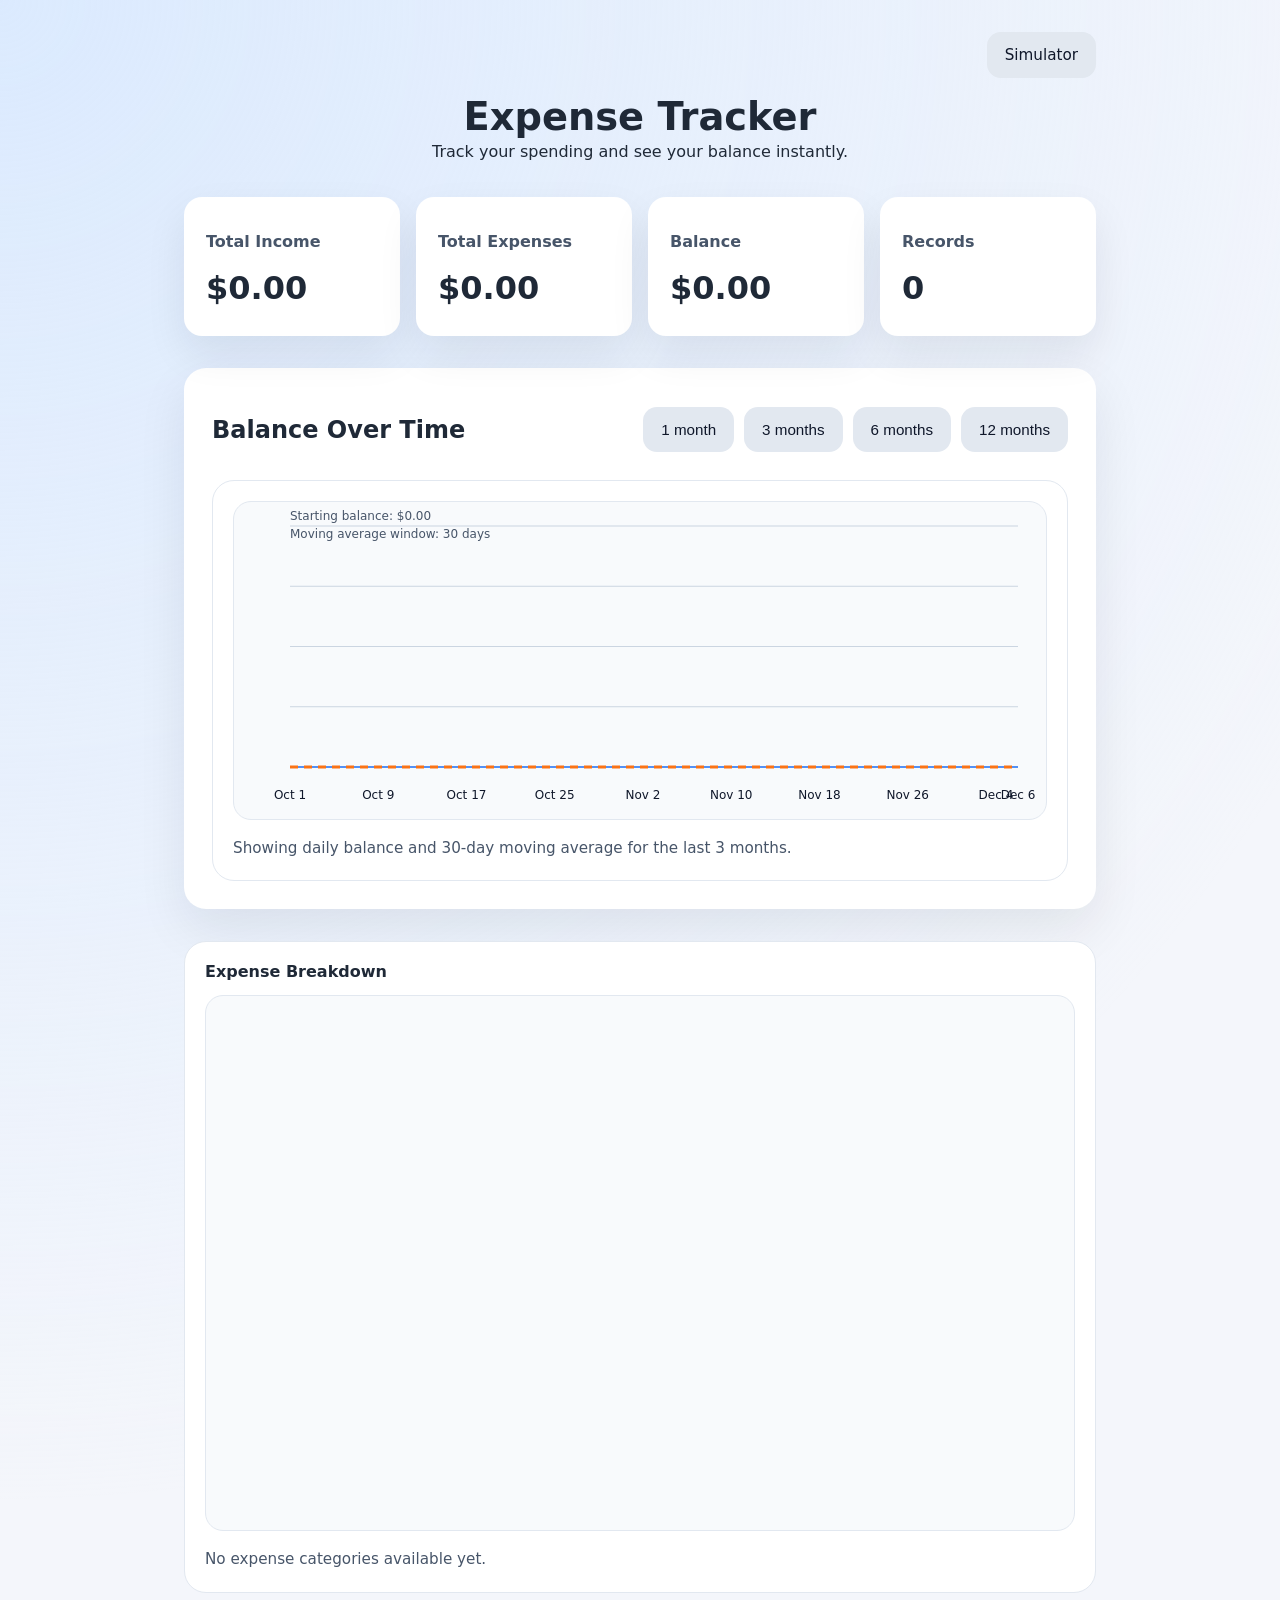
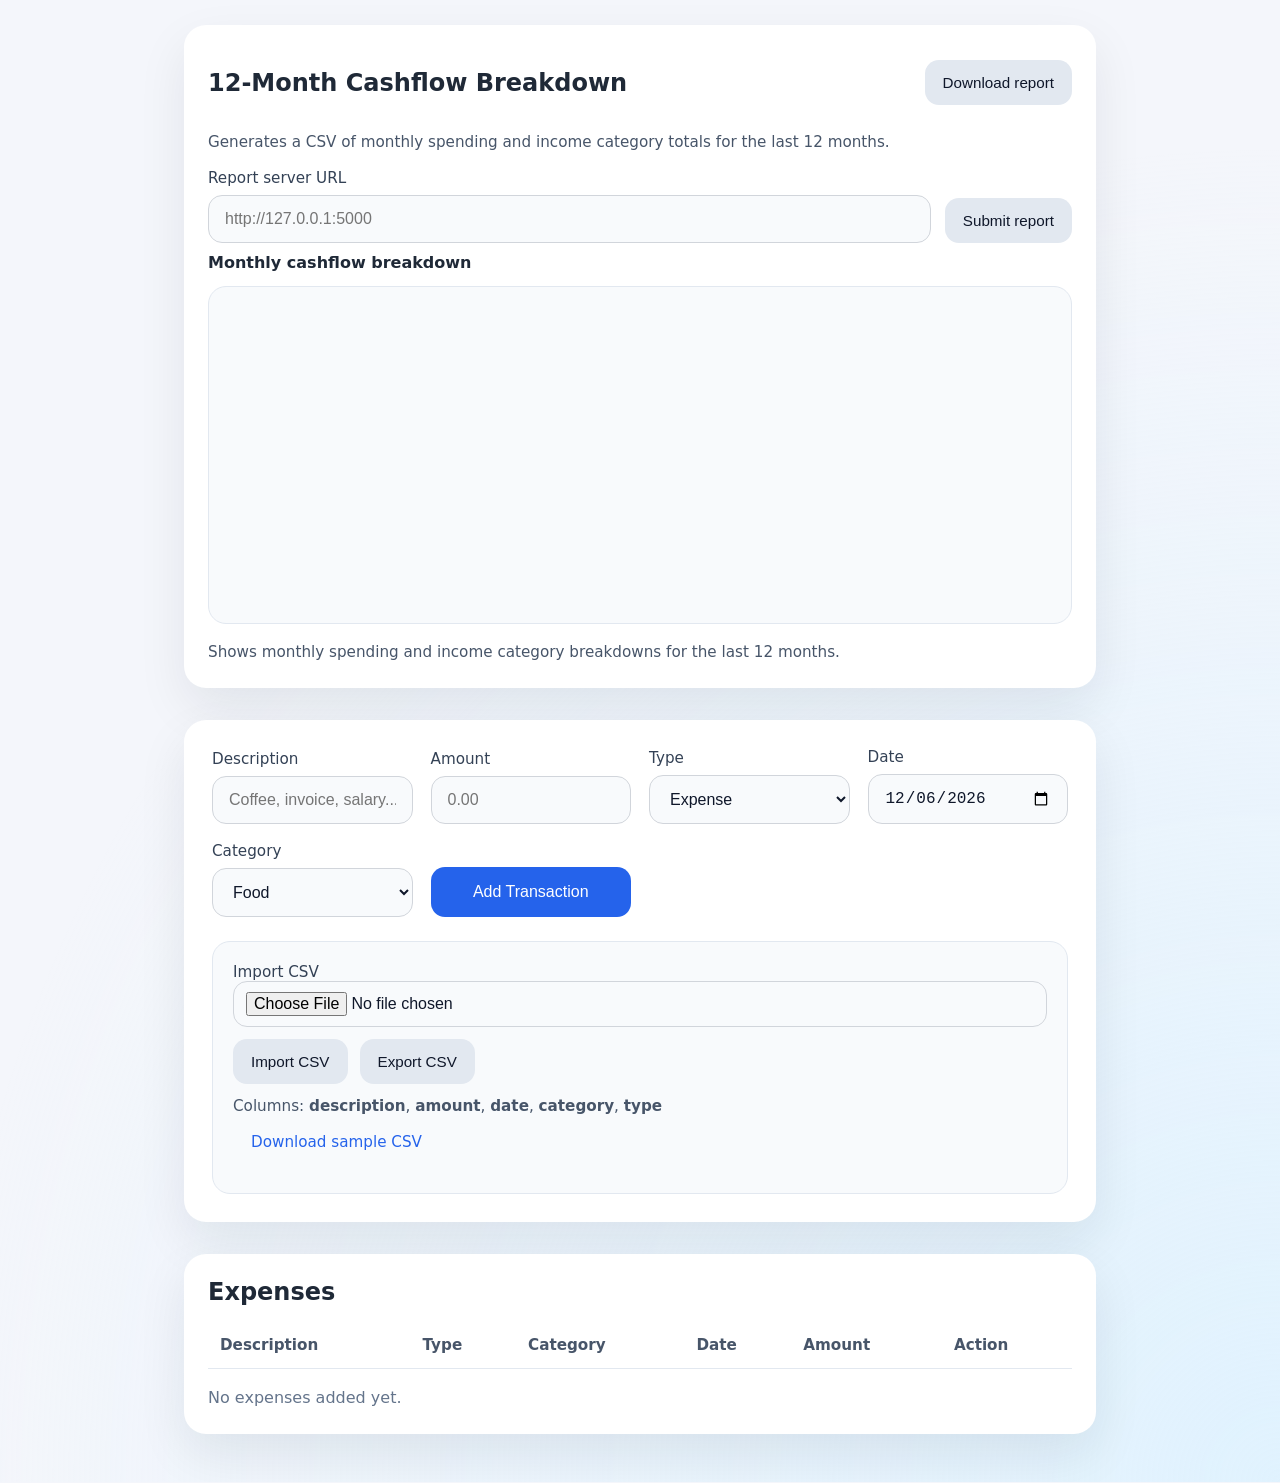
==== index.html @ 126a825c "Add scenario import/export functionality and conditional supplement options in simulator - Introduce" ====
<!DOCTYPE html>
<html lang="en">
<head>
  <meta charset="UTF-8" />
  <meta name="viewport" content="width=device-width, initial-scale=1.0" />
  <title>Simple Expense Tracker</title>
  <link rel="stylesheet" href="styles.css" />
</head>
<body>
  <main class="app-shell">
    <div id="view-tracker">
    <header class="page-header-with-nav">
      <div class="header-top-row">
        <a href="#simulator" class="secondary-btn header-simulator-link">Simulator</a>
      </div>
      <h1>Expense Tracker</h1>
      <p>Track your spending and see your balance instantly.</p>
    </header>

    <section class="summary-cards">
      <article class="card">
        <h2>Total Income</h2>
        <p id="total-income">$0.00</p>
      </article>
      <article class="card">
        <h2>Total Expenses</h2>
        <p id="total-expenses">$0.00</p>
      </article>
      <article class="card">
        <h2>Balance</h2>
        <p id="balance">$0.00</p>
      </article>
      <article class="card">
        <h2>Records</h2>
        <p id="expense-count">0</p>
      </article>
    </section>

    <section class="chart-panel">
      <div class="chart-header">
        <h2>Balance Over Time</h2>
        <div class="chart-controls">
          <button class="secondary-btn timeframe-btn active" data-months="1">1 month</button>
          <button class="secondary-btn timeframe-btn" data-months="3">3 months</button>
          <button class="secondary-btn timeframe-btn" data-months="6">6 months</button>
          <button class="secondary-btn timeframe-btn" data-months="12">12 months</button>
        </div>
      </div>
      <div class="chart-frame balance-chart-frame">
        <canvas id="balance-chart" width="820" height="320"></canvas>
        <p class="chart-message" id="chart-message">Shows the running balance for the selected period.</p>
      </div>
    </section>

    <section class="breakdown-panel">
      <div class="chart-frame pie-chart-frame">
        <h3>Expense Breakdown</h3>
        <canvas id="pie-chart" width="520" height="320"></canvas>
        <p class="chart-message" id="pie-chart-message">Shows spending by category for expenses only.</p>
      </div>
    </section>

    <section class="report-panel">
      <div class="report-header">
        <h2>12-Month Cashflow Breakdown</h2>
        <button id="report-btn" type="button" class="secondary-btn">Download report</button>
      </div>
      <p class="hint">Generates a CSV of monthly spending and income category totals for the last 12 months.</p>
      <div class="report-upload">
        <div class="field-group report-server-field">
          <label for="report-server-url">Report server URL</label>
          <input
            type="url"
            id="report-server-url"
            placeholder="http://127.0.0.1:5000"
            autocomplete="url"
          />
        </div>
        <button id="report-submit-btn" type="button" class="secondary-btn">Submit report</button>
      </div>
      <p class="report-message" id="report-message" aria-live="polite"></p>
      <div class="chart-frame report-chart-frame">
        <h3>Monthly cashflow breakdown</h3>
        <canvas id="report-chart" width="820" height="320"></canvas>
        <p class="chart-message" id="report-chart-message">Shows monthly spending and income category breakdowns for the last 12 months.</p>
      </div>
    </section>

    <section class="entry-panel">
      <form id="expense-form">
        <div class="field-group">
          <label for="description">Description</label>
          <input type="text" id="description" required placeholder="Coffee, invoice, salary..." />
        </div>
        <div class="field-group">
          <label for="amount">Amount</label>
          <input type="number" id="amount" required step="0.01" min="0.01" placeholder="0.00" />
        </div>
        <div class="field-group">
          <label for="type">Type</label>
          <select id="type" required>
            <option value="Expense">Expense</option>
            <option value="Income">Income</option>
          </select>
        </div>
        <div class="field-group">
          <label for="date">Date</label>
          <input type="date" id="date" required />
        </div>
        <div class="field-group">
          <label for="category">Category</label>
          <select id="category" required>
            <option value="Food">Food</option>
            <option value="Transport">Transport</option>
            <option value="Bills">Bills</option>
            <option value="Shopping">Shopping</option>
            <option value="Salary">Salary</option>
            <option value="Supplementary Income">Supplementary Income</option>
            <option value="Other">Other</option>
          </select>
        </div>
        <button type="submit" class="primary-btn">Add Transaction</button>
      </form>
      <div class="import-panel">
        <label for="csv-file">Import CSV</label>
        <div class="import-controls">
          <input type="file" id="csv-file" accept=".csv" />
          <button id="import-btn" type="button" class="secondary-btn">Import CSV</button>
          <button id="export-btn" type="button" class="secondary-btn">Export CSV</button>
        </div>
        <p class="hint">Columns: <strong>description</strong>, <strong>amount</strong>, <strong>date</strong>, <strong>category</strong>, <strong>type</strong></p>
        <a href="sample-expenses.csv" download class="link-btn">Download sample CSV</a>
        <p class="import-message" id="import-message" aria-live="polite"></p>
      </div>
    </section>

    <section class="expenses-list">
      <h2>Expenses</h2>
      <div class="table-responsive">
        <table>
          <thead>
            <tr>
              <th>Description</th>
              <th>Type</th>
              <th>Category</th>
              <th>Date</th>
              <th>Amount</th>
              <th>Action</th>
            </tr>
          </thead>
          <tbody id="expense-body"></tbody>
        </table>
      </div>
      <p class="empty-message" id="empty-message">No expenses added yet.</p>
    </section>
    </div>

    <div id="view-simulator" hidden>
    <header class="page-header-with-nav">
      <div class="header-top-row">
        <a href="#" class="secondary-btn header-back-link">Back to tracker</a>
      </div>
      <h1>Balance simulator</h1>
      <p class="header-subtitle">
        Projects end-of-month balance using your <strong>average monthly net cashflow</strong> from the last ~12 months of
        transactions. Hypothetical controls adjust that average; this is not financial advice.
      </p>
    </header>

    <section class="simulator-controls card">
      <h2 class="simulator-section-title">Scenario</h2>

      <div class="simulator-presets">
        <span class="presets-label">Quick presets</span>
        <button type="button" class="secondary-btn" id="preset-job-loss">Job loss (no salary)</button>
        <button type="button" class="secondary-btn" id="preset-supplement">+$100 / week income</button>
        <button type="button" class="secondary-btn" id="preset-reset">Reset adjustments</button>
        <button type="button" class="secondary-btn" id="simulator-scenario-export">Export scenario</button>
        <button type="button" class="secondary-btn" id="simulator-scenario-import-btn">Import scenario</button>
        <input type="file" id="simulator-scenario-import" accept=".json,application/json" hidden />
      </div>

      <div class="simulator-grid">
        <div class="field-group">
          <label for="horizon">Projection length</label>
          <select id="horizon">
            <option value="12" selected>12 months</option>
            <option value="24">24 months</option>
            <option value="36">36 months</option>
          </select>
        </div>

        <div class="field-group checkbox-field">
          <label class="checkbox-label">
            <input type="checkbox" id="exclude-salary" />
            Exclude salary (Salary category income)
          </label>
        </div>

        <div class="field-group checkbox-field">
          <label class="checkbox-label">
            <input type="checkbox" id="exclude-food" />
            Exclude food spending (Food category)
          </label>
        </div>

        <div class="field-group">
          <label for="supplement-weekly">Supplemental income ($ / week)</label>
          <input type="number" id="supplement-weekly" min="0" step="0.01" value="0" />
        </div>

        <div class="field-group checkbox-field simulator-conditional-row">
          <label class="checkbox-label">
            <input type="checkbox" id="supplement-conditional" />
            Apply supplement only when a condition below is met (OR)
          </label>
        </div>

        <div class="field-group simulator-conditional-fields simulator-conditional-row" id="supplement-conditional-fields" hidden>
          <p class="simulator-conditional-hint">
            Burn uses your stressed average monthly net (same scenario, no supplement). The date rule uses a projection
            without supplement from each month-start balance.
          </p>
          <div class="simulator-grid simulator-conditional-grid">
            <div class="field-group">
              <label for="supplement-if-savings-below">If savings below ($)</label>
              <input type="number" id="supplement-if-savings-below" min="0" step="0.01" placeholder="Optional" />
            </div>
            <div class="field-group">
              <label for="supplement-if-burn-above">If monthly burn above ($)</label>
              <input type="number" id="supplement-if-burn-above" min="0" step="0.01" placeholder="Optional" />
            </div>
            <div class="field-group">
              <label for="supplement-if-deplete-before">If projected $0 before</label>
              <input type="date" id="supplement-if-deplete-before" />
            </div>
          </div>
        </div>

        <div class="field-group">
          <label for="cut-category">Reduce spending (category)</label>
          <select id="cut-category">
            <option value="">— None —</option>
          </select>
        </div>

        <div class="field-group">
          <label for="cut-percent">Reduce by (%)</label>
          <input type="number" id="cut-percent" min="0" max="100" step="1" value="0" />
        </div>
      </div>
    </section>

    <section class="chart-panel simulator-chart-panel">
      <div class="chart-header">
        <h2>Projected balance</h2>
        <div class="simulator-legend" id="simulator-legend" aria-hidden="true">
          <span class="legend-item legend-baseline"><span class="legend-swatch"></span> Baseline</span>
          <span class="legend-item legend-scenario"><span class="legend-swatch"></span> Scenario</span>
        </div>
      </div>
      <div class="chart-frame balance-chart-frame simulator-chart-frame">
        <canvas id="simulator-chart" width="820" height="320"></canvas>
        <p class="chart-message" id="simulator-chart-message"></p>
      </div>
    </section>

    <section class="simulator-summary card" id="simulator-summary" hidden>
      <h2 class="simulator-section-title">Summary</h2>
      <ul class="simulator-summary-list" id="simulator-summary-list"></ul>
    </section>
    </div>
  </main>

  <script src="projection.js"></script>
  <script src="script.js"></script>
  <script src="simulator.js"></script>
</body>
</html>
---- styles.css ----
:root {
  color-scheme: light;
  font-family: Inter, system-ui, -apple-system, BlinkMacSystemFont, "Segoe UI", sans-serif;
  background: #f4f6fb;
  color: #1f2937;
}

* {
  box-sizing: border-box;
}

body {
  margin: 0;
  min-height: 100vh;
  background: radial-gradient(circle at top left, #dbeafe 0%, transparent 45%),
    radial-gradient(circle at bottom right, #e0f2fe 0%, transparent 40%),
    #f4f6fb;
}

.app-shell {
  max-width: 960px;
  margin: 0 auto;
  padding: 32px 24px 48px;
}

header {
  text-align: center;
  margin-bottom: 32px;
}

.header-top-row {
  display: flex;
  justify-content: flex-end;
  margin-bottom: 16px;
}

.header-back-link,
.header-simulator-link {
  text-decoration: none;
}

.simulator-controls {
  margin-bottom: 32px;
}

.card h2.simulator-section-title {
  margin: 0 0 16px;
  font-size: 1.05rem;
  color: #475569;
  font-weight: 600;
}

.simulator-presets {
  display: flex;
  flex-wrap: wrap;
  align-items: center;
  gap: 10px;
  margin-bottom: 20px;
  padding-bottom: 20px;
  border-bottom: 1px solid #e2e8f0;
}

.presets-label {
  font-size: 0.9rem;
  color: #64748b;
  margin-right: 4px;
}

.simulator-grid {
  display: grid;
  grid-template-columns: repeat(auto-fit, minmax(200px, 1fr));
  gap: 18px;
  align-items: end;
}

/* Beat .card p (large stat text) — higher specificity than .card p alone */
.card .simulator-conditional-hint {
  font-size: 0.85rem;
  font-weight: 400;
  color: #64748b;
  line-height: 1.45;
  margin: 0 0 12px;
  grid-column: 1 / -1;
}

.simulator-conditional-grid {
  grid-column: 1 / -1;
}

.simulator-conditional-row {
  grid-column: 1 / -1;
}

.checkbox-field {
  align-self: center;
}

.checkbox-label {
  display: flex;
  align-items: center;
  gap: 10px;
  cursor: pointer;
  font-size: 0.95rem;
  color: #334155;
  margin: 0;
}

.checkbox-label input[type='checkbox'] {
  width: auto;
  margin: 0;
}

.simulator-chart-panel .chart-header {
  align-items: flex-start;
}

.simulator-legend {
  display: flex;
  flex-wrap: wrap;
  gap: 16px;
  font-size: 0.9rem;
  color: #475569;
}

.legend-item {
  display: inline-flex;
  align-items: center;
  gap: 8px;
}

.legend-swatch {
  display: inline-block;
  width: 14px;
  height: 4px;
  border-radius: 2px;
}

.legend-baseline .legend-swatch {
  background: #64748b;
}

.legend-scenario .legend-swatch {
  background: #2563eb;
}

.simulator-summary-list {
  list-style: none;
  margin: 0;
  padding: 0;
  display: flex;
  flex-direction: column;
  gap: 10px;
}

.simulator-summary-list li {
  display: flex;
  justify-content: space-between;
  align-items: baseline;
  gap: 16px;
  flex-wrap: wrap;
  font-size: 1rem;
}

.summary-key {
  color: #64748b;
}

.summary-val {
  font-weight: 700;
  color: #0f172a;
  font-variant-numeric: tabular-nums;
}

h1 {
  margin: 0;
  font-size: clamp(2rem, 3vw, 3rem);
}

p {
  margin: 0;
  line-height: 1.6;
}

.summary-cards {
  display: grid;
  grid-template-columns: repeat(auto-fit, minmax(180px, 1fr));
  gap: 16px;
  margin-bottom: 32px;
}

.card {
  background: #ffffff;
  border-radius: 18px;
  padding: 22px;
  box-shadow: 0 18px 40px rgba(15, 23, 42, 0.08);
}

.card h2 {
  margin-bottom: 12px;
  font-size: 1rem;
  color: #475569;
}

.card p {
  font-size: 2rem;
  font-weight: 700;
}

.entry-panel {
  background: #ffffff;
  border-radius: 22px;
  padding: 28px;
  box-shadow: 0 20px 50px rgba(15, 23, 42, 0.08);
  margin-bottom: 32px;
}

#expense-form {
  display: grid;
  grid-template-columns: repeat(auto-fit, minmax(180px, 1fr));
  gap: 18px;
  align-items: end;
}

.field-group {
  display: flex;
  flex-direction: column;
  gap: 8px;
}

label {
  font-size: 0.95rem;
  color: #334155;
}

input,
select {
  width: 100%;
  padding: 14px 16px;
  border: 1px solid #d1d5db;
  border-radius: 14px;
  background: #f8fafc;
  font-size: 1rem;
  color: #0f172a;
}

input[type="file"] {
  padding: 10px 12px;
}

input:focus,
select:focus {
  outline: none;
  border-color: #2563eb;
  box-shadow: 0 0 0 4px rgba(59, 130, 246, 0.12);
}

.primary-btn {
  padding: 16px 20px;
  border: none;
  border-radius: 14px;
  background: #2563eb;
  color: white;
  font-size: 1rem;
  cursor: pointer;
  transition: transform 0.2s ease, background 0.2s ease;
}

.primary-btn:hover {
  background: #1d4ed8;
  transform: translateY(-1px);
}

.expenses-list {
  background: #ffffff;
  border-radius: 22px;
  padding: 24px;
  box-shadow: 0 20px 50px rgba(15, 23, 42, 0.08);
}

.expenses-list h2 {
  margin-top: 0;
  margin-bottom: 16px;
}

.table-responsive {
  overflow-x: auto;
}

table {
  width: 100%;
  border-collapse: collapse;
  min-width: 640px;
}

th,
td {
  padding: 14px 12px;
  text-align: left;
}

th {
  font-size: 0.95rem;
  color: #475569;
  border-bottom: 1px solid #e2e8f0;
}

tbody tr {
  border-bottom: 1px solid #e2e8f0;
}

td {
  font-size: 0.95rem;
  color: #1f2937;
}

button.delete-btn {
  border: none;
  background: #f8d7da;
  color: #991b1b;
  padding: 10px 16px;
  border-radius: 12px;
  cursor: pointer;
}

button.delete-btn:hover {
  background: #fca5a5;
}

.amount-income {
  color: #0f9d58;
  font-weight: 700;
}

.amount-expense {
  color: #dc2626;
  font-weight: 700;
}

.import-panel {
  margin-top: 24px;
  padding: 20px;
  border-radius: 18px;
  background: #f8fafc;
  border: 1px solid #e2e8f0;
}

.import-controls {
  display: flex;
  flex-wrap: wrap;
  gap: 12px;
  align-items: center;
  margin-bottom: 10px;
}

.secondary-btn,
.link-btn {
  display: inline-flex;
  align-items: center;
  justify-content: center;
  border-radius: 14px;
  padding: 14px 18px;
  font-size: 0.95rem;
  cursor: pointer;
  text-decoration: none;
}

.secondary-btn {
  background: #e2e8f0;
  color: #0f172a;
  border: none;
}

.secondary-btn:hover {
  background: #cbd5e1;
}

.link-btn {
  background: transparent;
  color: #2563eb;
}

.link-btn:hover {
  text-decoration: underline;
}

.hint,
.import-message {
  margin: 0;
  color: #475569;
  font-size: 0.95rem;
}

.import-message {
  margin-top: 8px;
}

.report-panel {
  background: #ffffff;
  border-radius: 22px;
  padding: 24px;
  box-shadow: 0 20px 50px rgba(15, 23, 42, 0.08);
  margin-bottom: 32px;
}

.report-header {
  display: flex;
  justify-content: space-between;
  align-items: center;
  gap: 16px;
  flex-wrap: wrap;
  margin-bottom: 14px;
}

.report-upload {
  display: flex;
  flex-wrap: wrap;
  gap: 14px;
  align-items: flex-end;
  margin-top: 14px;
}

.report-server-field {
  flex: 1;
  min-width: 220px;
}

.report-message {
  margin-top: 10px;
  color: #475569;
  font-size: 0.95rem;
}

.chart-panel {
  background: #ffffff;
  border-radius: 22px;
  padding: 28px;
  box-shadow: 0 20px 50px rgba(15, 23, 42, 0.08);
  margin-bottom: 32px;
}

.chart-header {
  display: flex;
  align-items: center;
  justify-content: space-between;
  flex-wrap: wrap;
  gap: 16px;
  margin-bottom: 16px;
}

.chart-controls {
  display: flex;
  flex-wrap: wrap;
  gap: 10px;
}

.chart-grid {
  display: grid;
  grid-template-columns: 1fr 1fr;
  gap: 24px;
}

.breakdown-panel {
  margin-bottom: 32px;
}

.chart-frame {
  position: relative;
}

.balance-chart-frame,
.pie-chart-frame {
  background: #ffffff;
  border-radius: 22px;
  padding: 20px;
  border: 1px solid #e2e8f0;
}

.pie-chart-frame h3,
.report-chart-frame h3 {
  margin-top: 0;
  margin-bottom: 14px;
  font-size: 1rem;
  color: #1f2937;
}

#balance-chart,
#pie-chart,
#report-chart,
#simulator-chart {
  width: 100%;
  max-width: 100%;
  border-radius: 18px;
  background: #f8fafc;
  border: 1px solid #e2e8f0;
}

.chart-message {
  margin-top: 12px;
  color: #475569;
  font-size: 0.95rem;
}

@media (max-width: 900px) {
  .chart-grid {
    grid-template-columns: 1fr;
  }
}

.empty-message {
  margin-top: 16px;
  color: #64748b;
}

@media (max-width: 720px) {
  #expense-form {
    grid-template-columns: 1fr;
  }
}
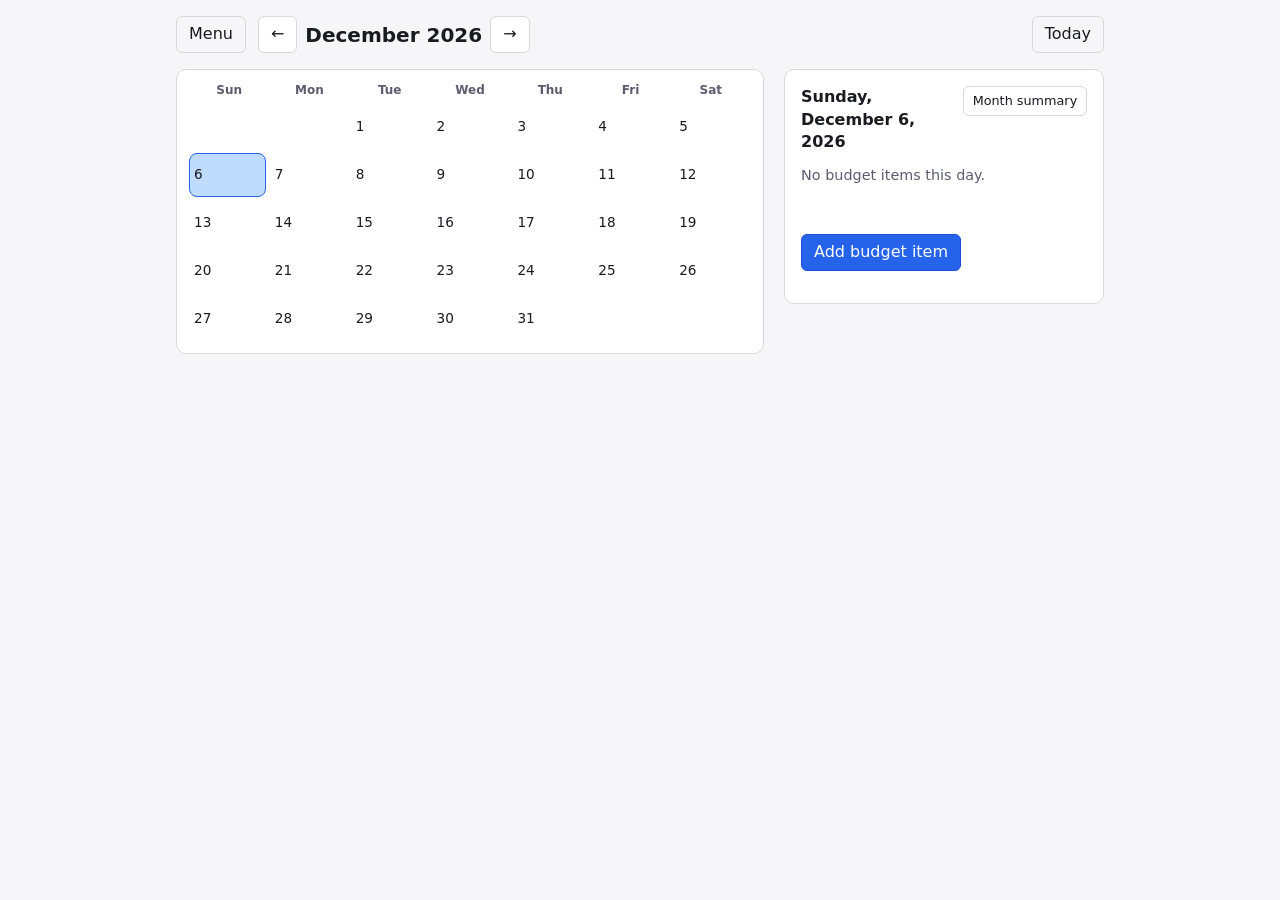
==== commit 875dc9b4: "new calendrical budgeter host as github page" ====
--- a/index.html
+++ b/index.html
@@ -1,279 +1,149 @@
 <!DOCTYPE html>
 <html lang="en">
-<head>
-  <meta charset="UTF-8" />
-  <meta name="viewport" content="width=device-width, initial-scale=1.0" />
-  <title>Simple Expense Tracker</title>
-  <link rel="stylesheet" href="styles.css" />
-</head>
-<body>
-  <main class="app-shell">
-    <div id="view-tracker">
-    <header class="page-header-with-nav">
-      <div class="header-top-row">
-        <a href="#simulator" class="secondary-btn header-simulator-link">Simulator</a>
-      </div>
-      <h1>Expense Tracker</h1>
-      <p>Track your spending and see your balance instantly.</p>
-    </header>
-
-    <section class="summary-cards">
-      <article class="card">
-        <h2>Total Income</h2>
-        <p id="total-income">$0.00</p>
-      </article>
-      <article class="card">
-        <h2>Total Expenses</h2>
-        <p id="total-expenses">$0.00</p>
-      </article>
-      <article class="card">
-        <h2>Balance</h2>
-        <p id="balance">$0.00</p>
-      </article>
-      <article class="card">
-        <h2>Records</h2>
-        <p id="expense-count">0</p>
-      </article>
-    </section>
-
-    <section class="chart-panel">
-      <div class="chart-header">
-        <h2>Balance Over Time</h2>
-        <div class="chart-controls">
-          <button class="secondary-btn timeframe-btn active" data-months="1">1 month</button>
-          <button class="secondary-btn timeframe-btn" data-months="3">3 months</button>
-          <button class="secondary-btn timeframe-btn" data-months="6">6 months</button>
-          <button class="secondary-btn timeframe-btn" data-months="12">12 months</button>
-        </div>
-      </div>
-      <div class="chart-frame balance-chart-frame">
-        <canvas id="balance-chart" width="820" height="320"></canvas>
-        <p class="chart-message" id="chart-message">Shows the running balance for the selected period.</p>
-      </div>
-    </section>
-
-    <section class="breakdown-panel">
-      <div class="chart-frame pie-chart-frame">
-        <h3>Expense Breakdown</h3>
-        <canvas id="pie-chart" width="520" height="320"></canvas>
-        <p class="chart-message" id="pie-chart-message">Shows spending by category for expenses only.</p>
-      </div>
-    </section>
-
-    <section class="report-panel">
-      <div class="report-header">
-        <h2>12-Month Cashflow Breakdown</h2>
-        <button id="report-btn" type="button" class="secondary-btn">Download report</button>
-      </div>
-      <p class="hint">Generates a CSV of monthly spending and income category totals for the last 12 months.</p>
-      <div class="report-upload">
-        <div class="field-group report-server-field">
-          <label for="report-server-url">Report server URL</label>
-          <input
-            type="url"
-            id="report-server-url"
-            placeholder="http://127.0.0.1:5000"
-            autocomplete="url"
-          />
-        </div>
-        <button id="report-submit-btn" type="button" class="secondary-btn">Submit report</button>
-      </div>
-      <p class="report-message" id="report-message" aria-live="polite"></p>
-      <div class="chart-frame report-chart-frame">
-        <h3>Monthly cashflow breakdown</h3>
-        <canvas id="report-chart" width="820" height="320"></canvas>
-        <p class="chart-message" id="report-chart-message">Shows monthly spending and income category breakdowns for the last 12 months.</p>
-      </div>
-    </section>
-
-    <section class="entry-panel">
-      <form id="expense-form">
-        <div class="field-group">
-          <label for="description">Description</label>
-          <input type="text" id="description" required placeholder="Coffee, invoice, salary..." />
-        </div>
-        <div class="field-group">
-          <label for="amount">Amount</label>
-          <input type="number" id="amount" required step="0.01" min="0.01" placeholder="0.00" />
-        </div>
-        <div class="field-group">
-          <label for="type">Type</label>
-          <select id="type" required>
-            <option value="Expense">Expense</option>
-            <option value="Income">Income</option>
-          </select>
-        </div>
-        <div class="field-group">
-          <label for="date">Date</label>
-          <input type="date" id="date" required />
-        </div>
-        <div class="field-group">
-          <label for="category">Category</label>
-          <select id="category" required>
-            <option value="Food">Food</option>
-            <option value="Transport">Transport</option>
-            <option value="Bills">Bills</option>
-            <option value="Shopping">Shopping</option>
-            <option value="Salary">Salary</option>
-            <option value="Supplementary Income">Supplementary Income</option>
-            <option value="Other">Other</option>
-          </select>
-        </div>
-        <button type="submit" class="primary-btn">Add Transaction</button>
-      </form>
-      <div class="import-panel">
-        <label for="csv-file">Import CSV</label>
-        <div class="import-controls">
-          <input type="file" id="csv-file" accept=".csv" />
-          <button id="import-btn" type="button" class="secondary-btn">Import CSV</button>
-          <button id="export-btn" type="button" class="secondary-btn">Export CSV</button>
-        </div>
-        <p class="hint">Columns: <strong>description</strong>, <strong>amount</strong>, <strong>date</strong>, <strong>category</strong>, <strong>type</strong></p>
-        <a href="sample-expenses.csv" download class="link-btn">Download sample CSV</a>
-        <p class="import-message" id="import-message" aria-live="polite"></p>
-      </div>
-    </section>
-
-    <section class="expenses-list">
-      <h2>Expenses</h2>
-      <div class="table-responsive">
-        <table>
-          <thead>
-            <tr>
-              <th>Description</th>
-              <th>Type</th>
-              <th>Category</th>
-              <th>Date</th>
-              <th>Amount</th>
-              <th>Action</th>
-            </tr>
-          </thead>
-          <tbody id="expense-body"></tbody>
-        </table>
-      </div>
-      <p class="empty-message" id="empty-message">No expenses added yet.</p>
-    </section>
-    </div>
-
-    <div id="view-simulator" hidden>
-    <header class="page-header-with-nav">
-      <div class="header-top-row">
-        <a href="#" class="secondary-btn header-back-link">Back to tracker</a>
-      </div>
-      <h1>Balance simulator</h1>
-      <p class="header-subtitle">
-        Projects end-of-month balance using your <strong>average monthly net cashflow</strong> from the last ~12 months of
-        transactions. Hypothetical controls adjust that average; this is not financial advice.
-      </p>
-    </header>
-
-    <section class="simulator-controls card">
-      <h2 class="simulator-section-title">Scenario</h2>
-
-      <div class="simulator-presets">
-        <span class="presets-label">Quick presets</span>
-        <button type="button" class="secondary-btn" id="preset-job-loss">Job loss (no salary)</button>
-        <button type="button" class="secondary-btn" id="preset-supplement">+$100 / week income</button>
-        <button type="button" class="secondary-btn" id="preset-reset">Reset adjustments</button>
-        <button type="button" class="secondary-btn" id="simulator-scenario-export">Export scenario</button>
-        <button type="button" class="secondary-btn" id="simulator-scenario-import-btn">Import scenario</button>
-        <input type="file" id="simulator-scenario-import" accept=".json,application/json" hidden />
-      </div>
-
-      <div class="simulator-grid">
-        <div class="field-group">
-          <label for="horizon">Projection length</label>
-          <select id="horizon">
-            <option value="12" selected>12 months</option>
-            <option value="24">24 months</option>
-            <option value="36">36 months</option>
-          </select>
-        </div>
-
-        <div class="field-group checkbox-field">
-          <label class="checkbox-label">
-            <input type="checkbox" id="exclude-salary" />
-            Exclude salary (Salary category income)
-          </label>
-        </div>
-
-        <div class="field-group checkbox-field">
-          <label class="checkbox-label">
-            <input type="checkbox" id="exclude-food" />
-            Exclude food spending (Food category)
-          </label>
-        </div>
-
-        <div class="field-group">
-          <label for="supplement-weekly">Supplemental income ($ / week)</label>
-          <input type="number" id="supplement-weekly" min="0" step="0.01" value="0" />
-        </div>
-
-        <div class="field-group checkbox-field simulator-conditional-row">
-          <label class="checkbox-label">
-            <input type="checkbox" id="supplement-conditional" />
-            Apply supplement only when a condition below is met (OR)
-          </label>
-        </div>
-
-        <div class="field-group simulator-conditional-fields simulator-conditional-row" id="supplement-conditional-fields" hidden>
-          <p class="simulator-conditional-hint">
-            Burn uses your stressed average monthly net (same scenario, no supplement). The date rule uses a projection
-            without supplement from each month-start balance.
-          </p>
-          <div class="simulator-grid simulator-conditional-grid">
-            <div class="field-group">
-              <label for="supplement-if-savings-below">If savings below ($)</label>
-              <input type="number" id="supplement-if-savings-below" min="0" step="0.01" placeholder="Optional" />
-            </div>
-            <div class="field-group">
-              <label for="supplement-if-burn-above">If monthly burn above ($)</label>
-              <input type="number" id="supplement-if-burn-above" min="0" step="0.01" placeholder="Optional" />
-            </div>
-            <div class="field-group">
-              <label for="supplement-if-deplete-before">If projected $0 before</label>
-              <input type="date" id="supplement-if-deplete-before" />
-            </div>
+  <head>
+    <meta charset="UTF-8" />
+    <meta name="viewport" content="width=device-width, initial-scale=1" />
+    <title>Budget calendar</title>
+    <link rel="stylesheet" href="styles.css" />
+  </head>
+  <body>
+    <div class="app">
+      <header class="toolbar">
+        <div class="menu-wrap toolbar-menu">
+          <button
+            type="button"
+            class="btn btn-secondary"
+            id="btn-menu"
+            aria-expanded="false"
+            aria-controls="app-menu"
+            aria-haspopup="true"
+          >
+            Menu
+          </button>
+          <div id="app-menu" class="app-menu" role="menu" hidden>
+            <button type="button" class="app-menu-item" role="menuitem" id="btn-export-csv">
+              Export CSV
+            </button>
+            <button type="button" class="app-menu-item" role="menuitem" id="btn-import-csv">
+              Import CSV
+            </button>
           </div>
         </div>
+        <div class="toolbar-month">
+          <button type="button" class="btn" id="btn-prev" aria-label="Previous month">
+            &larr;
+          </button>
+          <h1 class="month-title" id="month-title"></h1>
+          <button type="button" class="btn" id="btn-next" aria-label="Next month">
+            &rarr;
+          </button>
+        </div>
+        <div class="toolbar-actions">
+          <button type="button" class="btn btn-secondary" id="btn-today">Today</button>
+          <input type="file" id="file-import-csv" accept=".csv,text/csv" hidden />
+        </div>
+      </header>
 
-        <div class="field-group">
-          <label for="cut-category">Reduce spending (category)</label>
-          <select id="cut-category">
-            <option value="">— None —</option>
-          </select>
-        </div>
+      <main class="main">
+        <section class="calendar-section" aria-labelledby="month-title">
+          <div class="weekday-row" role="row">
+            <span class="weekday">Sun</span>
+            <span class="weekday">Mon</span>
+            <span class="weekday">Tue</span>
+            <span class="weekday">Wed</span>
+            <span class="weekday">Thu</span>
+            <span class="weekday">Fri</span>
+            <span class="weekday">Sat</span>
+          </div>
+          <div class="grid" id="calendar-grid" role="grid" aria-label="Month view"></div>
+        </section>
 
-        <div class="field-group">
-          <label for="cut-percent">Reduce by (%)</label>
-          <input type="number" id="cut-percent" min="0" max="100" step="1" value="0" />
-        </div>
-      </div>
-    </section>
+        <aside class="side-panel">
+          <div class="panel-header">
+            <h2 class="panel-heading" id="selected-day-label"></h2>
+            <button type="button" class="btn btn-secondary" id="btn-month-summary" hidden>
+              Month summary
+            </button>
+          </div>
+          <div id="month-summary-block" class="month-summary-block" hidden>
+            <p class="month-summary-hint">
+              Net of all items scheduled in this month.
+            </p>
+            <p id="month-summary-net" class="month-summary-net month-summary-net-zero">
+              $0.00
+            </p>
+            <label class="field month-summary-field">
+              <span>Target savings (by end of month)</span>
+              <input
+                type="number"
+                id="month-target-savings"
+                min="0"
+                step="0.01"
+                inputmode="decimal"
+              />
+            </label>
+            <p id="month-daily-target" class="month-summary-daily">Daily target: $0.00</p>
+          </div>
+          <ul class="item-list" id="item-list" aria-live="polite"></ul>
+          <div class="panel-actions">
+            <button type="button" class="btn btn-primary" id="btn-add">Add budget item</button>
+          </div>
 
-    <section class="chart-panel simulator-chart-panel">
-      <div class="chart-header">
-        <h2>Projected balance</h2>
-        <div class="simulator-legend" id="simulator-legend" aria-hidden="true">
-          <span class="legend-item legend-baseline"><span class="legend-swatch"></span> Baseline</span>
-          <span class="legend-item legend-scenario"><span class="legend-swatch"></span> Scenario</span>
-        </div>
-      </div>
-      <div class="chart-frame balance-chart-frame simulator-chart-frame">
-        <canvas id="simulator-chart" width="820" height="320"></canvas>
-        <p class="chart-message" id="simulator-chart-message"></p>
-      </div>
-    </section>
-
-    <section class="simulator-summary card" id="simulator-summary" hidden>
-      <h2 class="simulator-section-title">Summary</h2>
-      <ul class="simulator-summary-list" id="simulator-summary-list"></ul>
-    </section>
+          <form class="item-form" id="item-form" hidden>
+            <fieldset>
+              <legend id="form-legend">Budget item</legend>
+              <label class="field">
+                <span>When</span>
+                <input type="datetime-local" id="field-when" required />
+              </label>
+              <label class="field">
+                <span>Description</span>
+                <textarea id="field-description" rows="4" required></textarea>
+              </label>
+              <div class="field">
+                <span class="field-label-text">Amount (USD)</span>
+                <div class="money-row">
+                  <div class="direction-radios" role="radiogroup" aria-label="Income or expenditure">
+                    <label class="radio-label">
+                      <input
+                        type="radio"
+                        name="amount-direction"
+                        value="expenditure"
+                        id="dir-expenditure"
+                        checked
+                      />
+                      Expenditure
+                    </label>
+                    <label class="radio-label">
+                      <input type="radio" name="amount-direction" value="income" id="dir-income" />
+                      Income
+                    </label>
+                  </div>
+                  <input
+                    type="number"
+                    id="field-amount-magnitude"
+                    min="0"
+                    step="0.01"
+                    inputmode="decimal"
+                    value="0"
+                    aria-describedby="amount-hint"
+                  />
+                </div>
+                <span id="amount-hint" class="field-hint">Stored as a signed value: income positive, expenditure negative.</span>
+              </div>
+              <p class="form-error" id="form-error" hidden></p>
+            </fieldset>
+            <div class="form-actions">
+              <button type="submit" class="btn btn-primary" id="btn-save">Save</button>
+              <button type="button" class="btn btn-secondary" id="btn-cancel">Cancel</button>
+              <button type="button" class="btn btn-danger" id="btn-delete" hidden>
+                Delete
+              </button>
+            </div>
+          </form>
+        </aside>
+      </main>
     </div>
-  </main>
-
-  <script src="projection.js"></script>
-  <script src="script.js"></script>
-  <script src="simulator.js"></script>
-</body>
+    <script src="app.js" defer></script>
+  </body>
 </html>
--- a/styles.css
+++ b/styles.css
@@ -1,518 +1,544 @@
 :root {
-  color-scheme: light;
-  font-family: Inter, system-ui, -apple-system, BlinkMacSystemFont, "Segoe UI", sans-serif;
-  background: #f4f6fb;
-  color: #1f2937;
-}
-
-* {
+  color-scheme: light dark;
+  --bg: #f6f6f8;
+  --surface: #fff;
+  --border: #d8d8e0;
+  --text: #1a1a22;
+  --muted: #5c5c6e;
+  --accent: #2563eb;
+  --accent-muted: #1d4ed8;
+  --danger: #b91c1c;
+  --today: #dbeafe;
+  --selected: #bfdbfe;
+  --cell-hover: #eef2ff;
+  --money-positive: #15803d;
+  --money-negative: #b91c1c;
+  --money-zero: var(--muted);
+  font-family: system-ui, -apple-system, Segoe UI, Roboto, Ubuntu, Cantarell,
+    Noto Sans, sans-serif;
+  line-height: 1.4;
+}
+
+@media (prefers-color-scheme: dark) {
+  :root {
+    --bg: #121218;
+    --surface: #1c1c26;
+    --border: #34344a;
+    --text: #ececf4;
+    --muted: #a3a3b8;
+    --accent: #60a5fa;
+    --accent-muted: #93c5fd;
+    --danger: #f87171;
+    --today: #1e3a5f;
+    --selected: #1d4ed8;
+    --cell-hover: #252536;
+    --money-positive: #4ade80;
+    --money-negative: #f87171;
+    --money-zero: var(--muted);
+  }
+}
+
+*,
+*::before,
+*::after {
   box-sizing: border-box;
 }
 
 body {
   margin: 0;
-  min-height: 100vh;
-  background: radial-gradient(circle at top left, #dbeafe 0%, transparent 45%),
-    radial-gradient(circle at bottom right, #e0f2fe 0%, transparent 40%),
-    #f4f6fb;
-}
-
-.app-shell {
+  background: var(--bg);
+  color: var(--text);
+}
+
+.app {
   max-width: 960px;
   margin: 0 auto;
-  padding: 32px 24px 48px;
-}
-
-header {
+  padding: 1rem 1rem 2rem;
+}
+
+.toolbar {
+  display: flex;
+  flex-direction: row;
+  flex-wrap: nowrap;
+  align-items: center;
+  justify-content: space-between;
+  gap: 0.45rem;
+  min-width: 0;
+  margin-bottom: 1rem;
+}
+
+.toolbar-month {
+  display: flex;
+  align-items: center;
+  gap: 0.35rem;
+  flex: 1 1 auto;
+  min-width: 0;
+  width: auto;
+}
+
+.month-title {
+  margin: 0;
+  font-size: clamp(0.88rem, 3.2vw, 1.25rem);
+  font-weight: 600;
+  min-width: 0;
+  flex: 1 1 auto;
   text-align: center;
-  margin-bottom: 32px;
-}
-
-.header-top-row {
-  display: flex;
+  overflow: hidden;
+  text-overflow: ellipsis;
+  white-space: nowrap;
+}
+
+.btn {
+  font: inherit;
+  padding: 0.4rem 0.75rem;
+  border-radius: 6px;
+  border: 1px solid var(--border);
+  background: var(--surface);
+  color: var(--text);
+  cursor: pointer;
+}
+
+.btn:focus-visible {
+  outline: 2px solid var(--accent);
+  outline-offset: 2px;
+}
+
+.btn:hover {
+  background: var(--cell-hover);
+}
+
+.btn-primary {
+  background: var(--accent);
+  color: #fff;
+  border-color: var(--accent-muted);
+}
+
+.btn-primary:hover {
+  filter: brightness(1.05);
+}
+
+.btn-secondary {
+  background: transparent;
+}
+
+.btn-danger {
+  color: var(--danger);
+  border-color: var(--danger);
+  margin-left: auto;
+}
+
+.toolbar-actions {
+  display: flex;
+  align-items: center;
   justify-content: flex-end;
-  margin-bottom: 16px;
-}
-
-.header-back-link,
-.header-simulator-link {
-  text-decoration: none;
-}
-
-.simulator-controls {
-  margin-bottom: 32px;
-}
-
-.card h2.simulator-section-title {
-  margin: 0 0 16px;
-  font-size: 1.05rem;
-  color: #475569;
-  font-weight: 600;
-}
-
-.simulator-presets {
+  gap: 0.35rem;
+  flex-shrink: 0;
+}
+
+.menu-wrap {
+  position: relative;
+}
+
+.toolbar-menu {
+  flex-shrink: 0;
+}
+
+.app-menu {
+  position: absolute;
+  left: 0;
+  right: auto;
+  top: 100%;
+  margin-top: 4px;
+  z-index: 50;
+  min-width: 11rem;
+  padding: 0.25rem 0;
+  background: var(--surface);
+  border: 1px solid var(--border);
+  border-radius: 8px;
+  box-shadow: 0 4px 12px rgba(0, 0, 0, 0.12);
+}
+
+.app-menu-item {
+  display: block;
+  width: 100%;
+  text-align: left;
+  font: inherit;
+  padding: 0.5rem 0.85rem;
+  border: none;
+  background: transparent;
+  color: var(--text);
+  cursor: pointer;
+}
+
+.app-menu-item:hover {
+  background: var(--cell-hover);
+}
+
+.app-menu-item:focus-visible {
+  outline: 2px solid var(--accent);
+  outline-offset: -2px;
+}
+
+@media (min-width: 720px) {
+  .toolbar {
+    gap: 0.75rem;
+  }
+
+  .toolbar-month {
+    gap: 0.5rem;
+  }
+
+  .month-title {
+    min-width: 8rem;
+    font-size: 1.25rem;
+    flex: 0 1 auto;
+  }
+}
+
+.main {
+  display: grid;
+  gap: 1.25rem;
+}
+
+@media (min-width: 720px) {
+  .main {
+    grid-template-columns: 1fr minmax(240px, 320px);
+    align-items: start;
+  }
+}
+
+.calendar-section {
+  background: var(--surface);
+  border: 1px solid var(--border);
+  border-radius: 10px;
+  padding: 0.75rem;
+}
+
+.weekday-row {
+  display: grid;
+  grid-template-columns: repeat(7, 1fr);
+  text-align: center;
+  font-size: 0.75rem;
+  font-weight: 600;
+  color: var(--muted);
+  margin-bottom: 0.35rem;
+}
+
+.grid {
+  display: grid;
+  grid-template-columns: repeat(7, 1fr);
+  gap: 4px;
+}
+
+.cell {
+  position: relative;
+  min-height: 2.75rem;
+  border: 1px solid transparent;
+  border-radius: 8px;
+  background: transparent;
+  font: inherit;
+  color: inherit;
+  cursor: pointer;
+  padding: 0.25rem;
+  text-align: left;
+}
+
+.cell:focus-visible {
+  outline: 2px solid var(--accent);
+  outline-offset: 1px;
+}
+
+.cell:hover:not(:disabled) {
+  background: var(--cell-hover);
+}
+
+.cell-empty {
+  visibility: hidden;
+  pointer-events: none;
+  min-height: 2.75rem;
+}
+
+.cell-today {
+  border-color: var(--accent);
+}
+
+.cell-selected {
+  background: var(--selected);
+}
+
+.cell-daynum {
+  display: block;
+  font-size: 0.85rem;
+  font-weight: 500;
+}
+
+.cell-net {
+  position: absolute;
+  bottom: 2px;
+  left: 2px;
+  right: 2px;
+  text-align: right;
+  font-size: 0.6rem;
+  font-weight: 600;
+  line-height: 1.1;
+  overflow: hidden;
+  text-overflow: ellipsis;
+  white-space: nowrap;
+  pointer-events: none;
+}
+
+.cell-net-positive {
+  color: var(--money-positive);
+}
+
+.cell-net-negative {
+  color: var(--money-negative);
+}
+
+.cell-net-zero {
+  color: var(--money-zero);
+}
+
+.side-panel {
+  background: var(--surface);
+  border: 1px solid var(--border);
+  border-radius: 10px;
+  padding: 1rem;
+}
+
+.panel-header {
+  display: flex;
+  align-items: flex-start;
+  justify-content: space-between;
+  gap: 0.5rem;
+  margin-bottom: 0.75rem;
+}
+
+.panel-header .panel-heading {
+  margin: 0;
+  flex: 1;
+  min-width: 0;
+  font-size: 1rem;
+  font-weight: 600;
+}
+
+#btn-month-summary {
+  flex-shrink: 0;
+  font-size: 0.8rem;
+  padding: 0.3rem 0.55rem;
+}
+
+.month-summary-li {
+  list-style: none;
+  margin: 0 0 1rem;
+  padding: 0;
+}
+
+.month-summary-net {
+  font-size: 1.35rem;
+  font-weight: 700;
+  line-height: 1.2;
+  margin: 0.35rem 0 0.5rem;
+}
+
+.month-summary-net-positive {
+  color: var(--money-positive);
+}
+
+.month-summary-net-negative {
+  color: var(--money-negative);
+}
+
+.month-summary-net-zero {
+  color: var(--money-zero);
+}
+
+.month-summary-hint {
+  margin: 0;
+  font-size: 0.85rem;
+  color: var(--muted);
+}
+
+.month-summary-block {
+  margin-bottom: 1rem;
+}
+
+.month-summary-field {
+  margin-top: 0.75rem;
+  margin-bottom: 0.25rem;
+}
+
+.month-summary-daily {
+  margin: 0.5rem 0 0;
+  font-size: 0.95rem;
+  font-weight: 600;
+}
+
+.item-list {
+  list-style: none;
+  margin: 0 0 1rem;
+  padding: 0;
+  display: flex;
+  flex-direction: column;
+  gap: 0.5rem;
+}
+
+.item-row {
+  width: 100%;
+  text-align: left;
+  padding: 0.5rem 0.65rem;
+  border-radius: 8px;
+  border: 1px solid var(--border);
+  background: var(--bg);
+  font: inherit;
+  color: inherit;
+  cursor: pointer;
+}
+
+.item-row:hover {
+  border-color: var(--accent);
+}
+
+.item-time {
+  display: block;
+  font-size: 0.75rem;
+  color: var(--muted);
+  margin-bottom: 0.15rem;
+}
+
+.item-money {
+  display: block;
+  font-size: 0.8rem;
+  font-weight: 600;
+  margin-bottom: 0.2rem;
+}
+
+.item-money.positive {
+  color: var(--money-positive);
+}
+
+.item-money.negative {
+  color: var(--money-negative);
+}
+
+.item-money.zero {
+  color: var(--money-zero);
+}
+
+.item-desc {
+  white-space: pre-wrap;
+  word-break: break-word;
+}
+
+.empty-hint {
+  margin: 0 0 1rem;
+  color: var(--muted);
+  font-size: 0.9rem;
+}
+
+.panel-actions {
+  margin-bottom: 1rem;
+}
+
+.item-form fieldset {
+  border: none;
+  margin: 0;
+  padding: 0;
+}
+
+.item-form legend {
+  font-weight: 600;
+  margin-bottom: 0.75rem;
+}
+
+.field {
+  display: flex;
+  flex-direction: column;
+  gap: 0.35rem;
+  margin-bottom: 0.75rem;
+  font-size: 0.9rem;
+}
+
+.field input,
+.field textarea {
+  font: inherit;
+  padding: 0.45rem 0.5rem;
+  border-radius: 6px;
+  border: 1px solid var(--border);
+  background: var(--bg);
+  color: var(--text);
+}
+
+.field textarea {
+  resize: vertical;
+  min-height: 5rem;
+}
+
+.field-label-text {
+  font-size: 0.9rem;
+}
+
+.field-hint {
+  display: block;
+  font-size: 0.75rem;
+  color: var(--muted);
+  margin-top: 0.2rem;
+}
+
+.visually-hidden {
+  position: absolute;
+  width: 1px;
+  height: 1px;
+  padding: 0;
+  margin: -1px;
+  overflow: hidden;
+  clip: rect(0, 0, 0, 0);
+  white-space: nowrap;
+  border: 0;
+}
+
+.money-row {
   display: flex;
   flex-wrap: wrap;
   align-items: center;
-  gap: 10px;
-  margin-bottom: 20px;
-  padding-bottom: 20px;
-  border-bottom: 1px solid #e2e8f0;
-}
-
-.presets-label {
-  font-size: 0.9rem;
-  color: #64748b;
-  margin-right: 4px;
-}
-
-.simulator-grid {
-  display: grid;
-  grid-template-columns: repeat(auto-fit, minmax(200px, 1fr));
-  gap: 18px;
-  align-items: end;
-}
-
-/* Beat .card p (large stat text) — higher specificity than .card p alone */
-.card .simulator-conditional-hint {
-  font-size: 0.85rem;
-  font-weight: 400;
-  color: #64748b;
-  line-height: 1.45;
-  margin: 0 0 12px;
-  grid-column: 1 / -1;
-}
-
-.simulator-conditional-grid {
-  grid-column: 1 / -1;
-}
-
-.simulator-conditional-row {
-  grid-column: 1 / -1;
-}
-
-.checkbox-field {
-  align-self: center;
-}
-
-.checkbox-label {
-  display: flex;
-  align-items: center;
-  gap: 10px;
-  cursor: pointer;
-  font-size: 0.95rem;
-  color: #334155;
-  margin: 0;
-}
-
-.checkbox-label input[type='checkbox'] {
-  width: auto;
-  margin: 0;
-}
-
-.simulator-chart-panel .chart-header {
-  align-items: flex-start;
-}
-
-.simulator-legend {
+  gap: 0.65rem;
+}
+
+.direction-radios {
   display: flex;
   flex-wrap: wrap;
-  gap: 16px;
-  font-size: 0.9rem;
-  color: #475569;
-}
-
-.legend-item {
+  gap: 0.75rem 1rem;
+}
+
+.radio-label {
   display: inline-flex;
   align-items: center;
-  gap: 8px;
-}
-
-.legend-swatch {
-  display: inline-block;
-  width: 14px;
-  height: 4px;
-  border-radius: 2px;
-}
-
-.legend-baseline .legend-swatch {
-  background: #64748b;
-}
-
-.legend-scenario .legend-swatch {
-  background: #2563eb;
-}
-
-.simulator-summary-list {
-  list-style: none;
-  margin: 0;
-  padding: 0;
-  display: flex;
-  flex-direction: column;
-  gap: 10px;
-}
-
-.simulator-summary-list li {
-  display: flex;
-  justify-content: space-between;
-  align-items: baseline;
-  gap: 16px;
+  gap: 0.35rem;
+  font-size: 0.9rem;
+  cursor: pointer;
+}
+
+#field-amount-magnitude {
+  flex: 1 1 6rem;
+  min-width: 5rem;
+  max-width: 10rem;
+  font: inherit;
+  padding: 0.45rem 0.5rem;
+  border-radius: 6px;
+  border: 1px solid var(--border);
+  background: var(--bg);
+  color: var(--text);
+}
+
+.form-error {
+  margin: 0 0 0.5rem;
+  font-size: 0.85rem;
+  color: var(--danger);
+}
+
+.form-actions {
+  display: flex;
   flex-wrap: wrap;
-  font-size: 1rem;
-}
-
-.summary-key {
-  color: #64748b;
-}
-
-.summary-val {
-  font-weight: 700;
-  color: #0f172a;
-  font-variant-numeric: tabular-nums;
-}
-
-h1 {
-  margin: 0;
-  font-size: clamp(2rem, 3vw, 3rem);
-}
-
-p {
-  margin: 0;
-  line-height: 1.6;
-}
-
-.summary-cards {
-  display: grid;
-  grid-template-columns: repeat(auto-fit, minmax(180px, 1fr));
-  gap: 16px;
-  margin-bottom: 32px;
-}
-
-.card {
-  background: #ffffff;
-  border-radius: 18px;
-  padding: 22px;
-  box-shadow: 0 18px 40px rgba(15, 23, 42, 0.08);
-}
-
-.card h2 {
-  margin-bottom: 12px;
-  font-size: 1rem;
-  color: #475569;
-}
-
-.card p {
-  font-size: 2rem;
-  font-weight: 700;
-}
-
-.entry-panel {
-  background: #ffffff;
-  border-radius: 22px;
-  padding: 28px;
-  box-shadow: 0 20px 50px rgba(15, 23, 42, 0.08);
-  margin-bottom: 32px;
-}
-
-#expense-form {
-  display: grid;
-  grid-template-columns: repeat(auto-fit, minmax(180px, 1fr));
-  gap: 18px;
-  align-items: end;
-}
-
-.field-group {
-  display: flex;
-  flex-direction: column;
-  gap: 8px;
-}
-
-label {
-  font-size: 0.95rem;
-  color: #334155;
-}
-
-input,
-select {
-  width: 100%;
-  padding: 14px 16px;
-  border: 1px solid #d1d5db;
-  border-radius: 14px;
-  background: #f8fafc;
-  font-size: 1rem;
-  color: #0f172a;
-}
-
-input[type="file"] {
-  padding: 10px 12px;
-}
-
-input:focus,
-select:focus {
-  outline: none;
-  border-color: #2563eb;
-  box-shadow: 0 0 0 4px rgba(59, 130, 246, 0.12);
-}
-
-.primary-btn {
-  padding: 16px 20px;
-  border: none;
-  border-radius: 14px;
-  background: #2563eb;
-  color: white;
-  font-size: 1rem;
-  cursor: pointer;
-  transition: transform 0.2s ease, background 0.2s ease;
-}
-
-.primary-btn:hover {
-  background: #1d4ed8;
-  transform: translateY(-1px);
-}
-
-.expenses-list {
-  background: #ffffff;
-  border-radius: 22px;
-  padding: 24px;
-  box-shadow: 0 20px 50px rgba(15, 23, 42, 0.08);
-}
-
-.expenses-list h2 {
-  margin-top: 0;
-  margin-bottom: 16px;
-}
-
-.table-responsive {
-  overflow-x: auto;
-}
-
-table {
-  width: 100%;
-  border-collapse: collapse;
-  min-width: 640px;
-}
-
-th,
-td {
-  padding: 14px 12px;
-  text-align: left;
-}
-
-th {
-  font-size: 0.95rem;
-  color: #475569;
-  border-bottom: 1px solid #e2e8f0;
-}
-
-tbody tr {
-  border-bottom: 1px solid #e2e8f0;
-}
-
-td {
-  font-size: 0.95rem;
-  color: #1f2937;
-}
-
-button.delete-btn {
-  border: none;
-  background: #f8d7da;
-  color: #991b1b;
-  padding: 10px 16px;
-  border-radius: 12px;
-  cursor: pointer;
-}
-
-button.delete-btn:hover {
-  background: #fca5a5;
-}
-
-.amount-income {
-  color: #0f9d58;
-  font-weight: 700;
-}
-
-.amount-expense {
-  color: #dc2626;
-  font-weight: 700;
-}
-
-.import-panel {
-  margin-top: 24px;
-  padding: 20px;
-  border-radius: 18px;
-  background: #f8fafc;
-  border: 1px solid #e2e8f0;
-}
-
-.import-controls {
-  display: flex;
-  flex-wrap: wrap;
-  gap: 12px;
+  gap: 0.5rem;
   align-items: center;
-  margin-bottom: 10px;
-}
-
-.secondary-btn,
-.link-btn {
-  display: inline-flex;
-  align-items: center;
-  justify-content: center;
-  border-radius: 14px;
-  padding: 14px 18px;
-  font-size: 0.95rem;
-  cursor: pointer;
-  text-decoration: none;
-}
-
-.secondary-btn {
-  background: #e2e8f0;
-  color: #0f172a;
-  border: none;
-}
-
-.secondary-btn:hover {
-  background: #cbd5e1;
-}
-
-.link-btn {
-  background: transparent;
-  color: #2563eb;
-}
-
-.link-btn:hover {
-  text-decoration: underline;
-}
-
-.hint,
-.import-message {
-  margin: 0;
-  color: #475569;
-  font-size: 0.95rem;
-}
-
-.import-message {
-  margin-top: 8px;
-}
-
-.report-panel {
-  background: #ffffff;
-  border-radius: 22px;
-  padding: 24px;
-  box-shadow: 0 20px 50px rgba(15, 23, 42, 0.08);
-  margin-bottom: 32px;
-}
-
-.report-header {
-  display: flex;
-  justify-content: space-between;
-  align-items: center;
-  gap: 16px;
-  flex-wrap: wrap;
-  margin-bottom: 14px;
-}
-
-.report-upload {
-  display: flex;
-  flex-wrap: wrap;
-  gap: 14px;
-  align-items: flex-end;
-  margin-top: 14px;
-}
-
-.report-server-field {
-  flex: 1;
-  min-width: 220px;
-}
-
-.report-message {
-  margin-top: 10px;
-  color: #475569;
-  font-size: 0.95rem;
-}
-
-.chart-panel {
-  background: #ffffff;
-  border-radius: 22px;
-  padding: 28px;
-  box-shadow: 0 20px 50px rgba(15, 23, 42, 0.08);
-  margin-bottom: 32px;
-}
-
-.chart-header {
-  display: flex;
-  align-items: center;
-  justify-content: space-between;
-  flex-wrap: wrap;
-  gap: 16px;
-  margin-bottom: 16px;
-}
-
-.chart-controls {
-  display: flex;
-  flex-wrap: wrap;
-  gap: 10px;
-}
-
-.chart-grid {
-  display: grid;
-  grid-template-columns: 1fr 1fr;
-  gap: 24px;
-}
-
-.breakdown-panel {
-  margin-bottom: 32px;
-}
-
-.chart-frame {
-  position: relative;
-}
-
-.balance-chart-frame,
-.pie-chart-frame {
-  background: #ffffff;
-  border-radius: 22px;
-  padding: 20px;
-  border: 1px solid #e2e8f0;
-}
-
-.pie-chart-frame h3,
-.report-chart-frame h3 {
-  margin-top: 0;
-  margin-bottom: 14px;
-  font-size: 1rem;
-  color: #1f2937;
-}
-
-#balance-chart,
-#pie-chart,
-#report-chart,
-#simulator-chart {
-  width: 100%;
-  max-width: 100%;
-  border-radius: 18px;
-  background: #f8fafc;
-  border: 1px solid #e2e8f0;
-}
-
-.chart-message {
-  margin-top: 12px;
-  color: #475569;
-  font-size: 0.95rem;
-}
-
-@media (max-width: 900px) {
-  .chart-grid {
-    grid-template-columns: 1fr;
-  }
-}
-
-.empty-message {
-  margin-top: 16px;
-  color: #64748b;
-}
-
-@media (max-width: 720px) {
-  #expense-form {
-    grid-template-columns: 1fr;
-  }
-}
+}
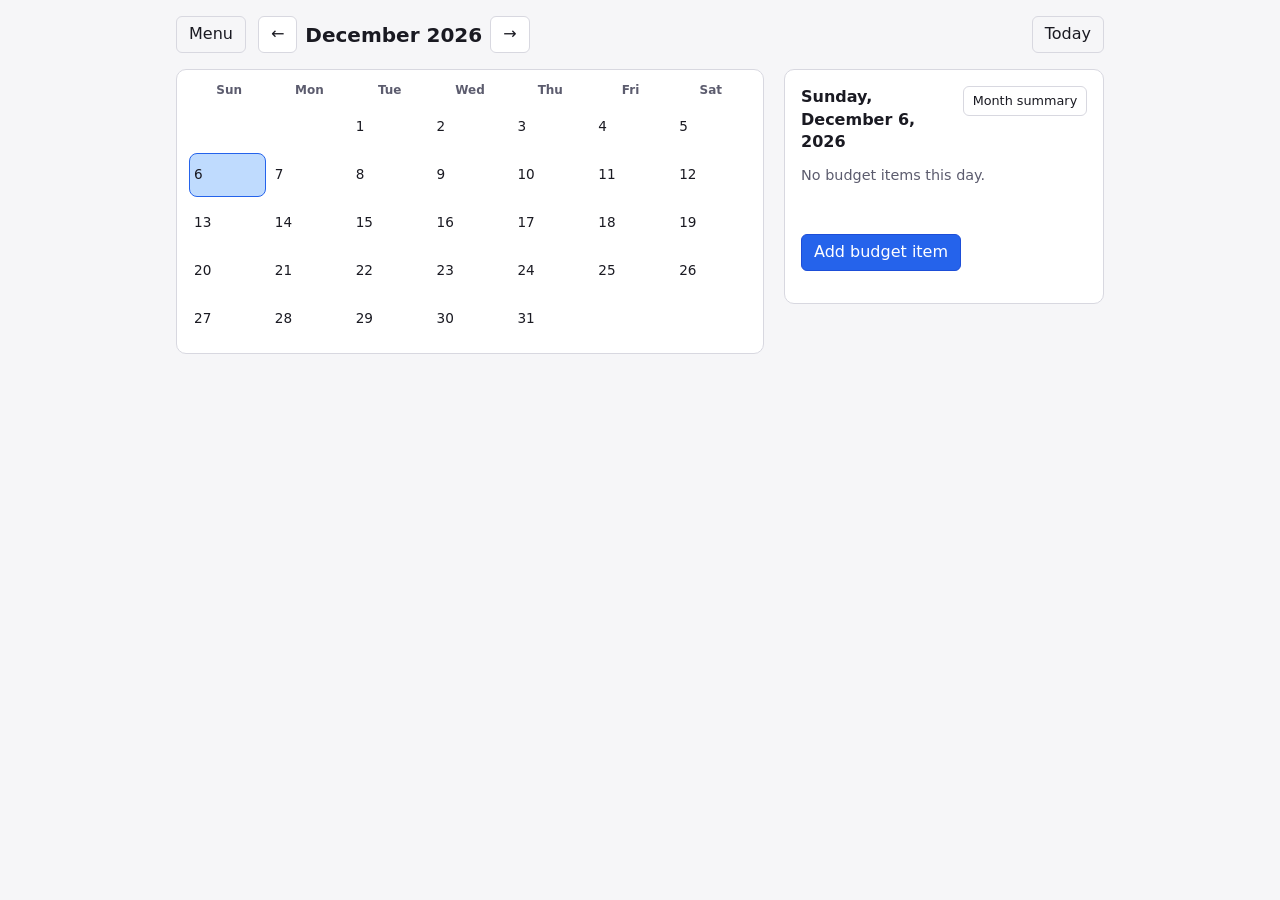
==== commit d2c13b1b: "Copy recurring items to next month novalidate msg if description empty" ====
--- a/index.html
+++ b/index.html
@@ -89,7 +89,7 @@
             <button type="button" class="btn btn-primary" id="btn-add">Add budget item</button>
           </div>
 
-          <form class="item-form" id="item-form" hidden>
+          <form class="item-form" id="item-form" hidden novalidate>
             <fieldset>
               <legend id="form-legend">Budget item</legend>
               <label class="field">
--- a/styles.css
+++ b/styles.css
@@ -383,8 +383,18 @@
   gap: 0.5rem;
 }
 
+.item-li {
+  display: flex;
+  align-items: stretch;
+  gap: 0.35rem;
+  width: 100%;
+  min-width: 0;
+}
+
 .item-row {
-  width: 100%;
+  flex: 1 1 auto;
+  min-width: 0;
+  width: auto;
   text-align: left;
   padding: 0.5rem 0.65rem;
   border-radius: 8px;
@@ -393,6 +403,17 @@
   font: inherit;
   color: inherit;
   cursor: pointer;
+}
+
+.item-copy-next {
+  flex-shrink: 0;
+  align-self: center;
+  max-width: 7.5rem;
+  padding: 0.35rem 0.45rem;
+  font-size: 0.72rem;
+  line-height: 1.25;
+  text-align: center;
+  white-space: normal;
 }
 
 .item-row:hover {
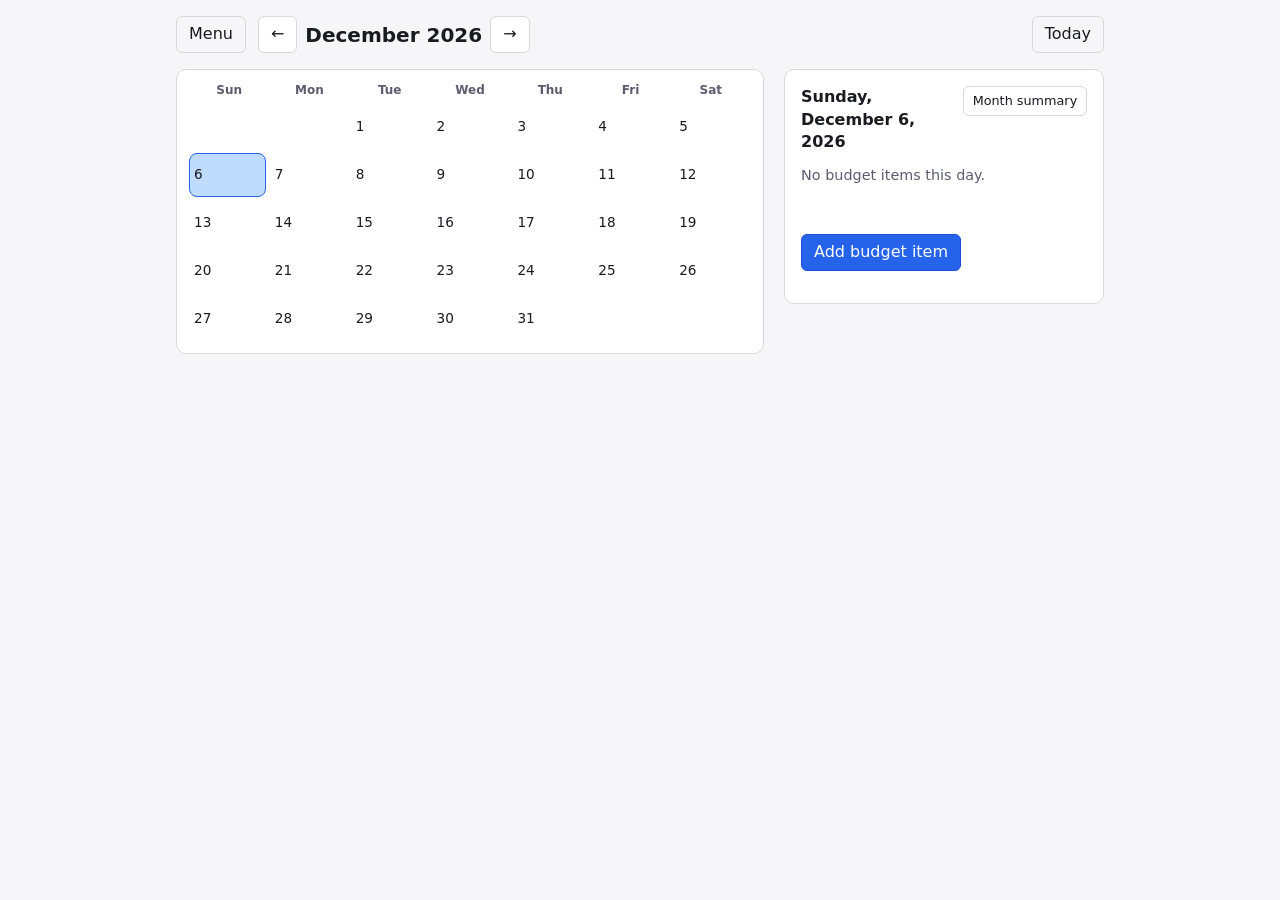
==== commit ee651642: "Added some financial assistance resource such as food pantry and Carle" ====
--- a/index.html
+++ b/index.html
@@ -27,6 +27,60 @@
             <button type="button" class="app-menu-item" role="menuitem" id="btn-import-csv">
               Import CSV
             </button>
+            <div class="app-menu-section" role="group" aria-label="Resources">
+              <p class="app-menu-section-title">Resources</p>
+              <a
+                href="https://www.hr.uillinois.edu/pay/earnstmt"
+                class="app-menu-item app-menu-link"
+                role="menuitem"
+                id="link-earnings-statement"
+                target="_blank"
+                rel="noopener noreferrer"
+              >
+                Earnings statement
+                <span class="app-menu-external-icon" aria-hidden="true">↗</span>
+                <span class="visually-hidden">(opens in a new tab)</span>
+              </a>
+              <a
+                href="https://carle.org/patients-visitors/financial-assistance"
+                class="app-menu-item app-menu-link"
+                role="menuitem"
+                id="link-carle-financial-assistance"
+                target="_blank"
+                rel="noopener noreferrer"
+              >
+                Carle financial assistance
+                <span class="app-menu-external-icon" aria-hidden="true">↗</span>
+                <span class="visually-hidden">(opens in a new tab)</span>
+              </a>
+              <a
+                href="https://app.pantrysoft.com/login/uillinois"
+                class="app-menu-item app-menu-link"
+                role="menuitem"
+                id="link-arc-food-pantry"
+                target="_blank"
+                rel="noopener noreferrer"
+              >
+                ARC Food Pantry
+                <span class="app-menu-external-icon" aria-hidden="true">↗</span>
+                <span class="visually-hidden">(opens in a new tab)</span>
+              </a>
+              <p class="app-menu-item-note">
+                Login with your Illinois NetID and password, then schedule a visit to pick up food from the pantry.
+              </p>
+              <a
+                href="https://www.unionplus.org/"
+                class="app-menu-item app-menu-link"
+                role="menuitem"
+                id="link-unionplus-benefits"
+                target="_blank"
+                rel="noopener noreferrer"
+              >
+                Union Plus benefits and discounts
+                <span class="app-menu-external-icon" aria-hidden="true">↗</span>
+                <span class="visually-hidden">(opens in a new tab)</span>
+              </a>
+            </div>
           </div>
         </div>
         <div class="toolbar-month">
--- a/styles.css
+++ b/styles.css
@@ -179,6 +179,42 @@
   outline-offset: -2px;
 }
 
+.app-menu-section {
+  border-top: 1px solid var(--border);
+  margin-top: 0.2rem;
+  padding-top: 0.2rem;
+}
+
+.app-menu-section-title {
+  margin: 0.25rem 0.85rem 0.2rem;
+  font-size: 0.75rem;
+  font-weight: 600;
+  color: var(--muted);
+  text-transform: uppercase;
+  letter-spacing: 0.02em;
+}
+
+.app-menu-link {
+  display: flex;
+  align-items: center;
+  justify-content: space-between;
+  gap: 0.5rem;
+  text-decoration: none;
+}
+
+.app-menu-external-icon {
+  color: var(--muted);
+  flex-shrink: 0;
+  font-size: 0.85rem;
+}
+
+.app-menu-item-note {
+  margin: 0.15rem 0.85rem 0.45rem;
+  font-size: 0.76rem;
+  color: var(--muted);
+  line-height: 1.3;
+}
+
 @media (min-width: 720px) {
   .toolbar {
     gap: 0.75rem;
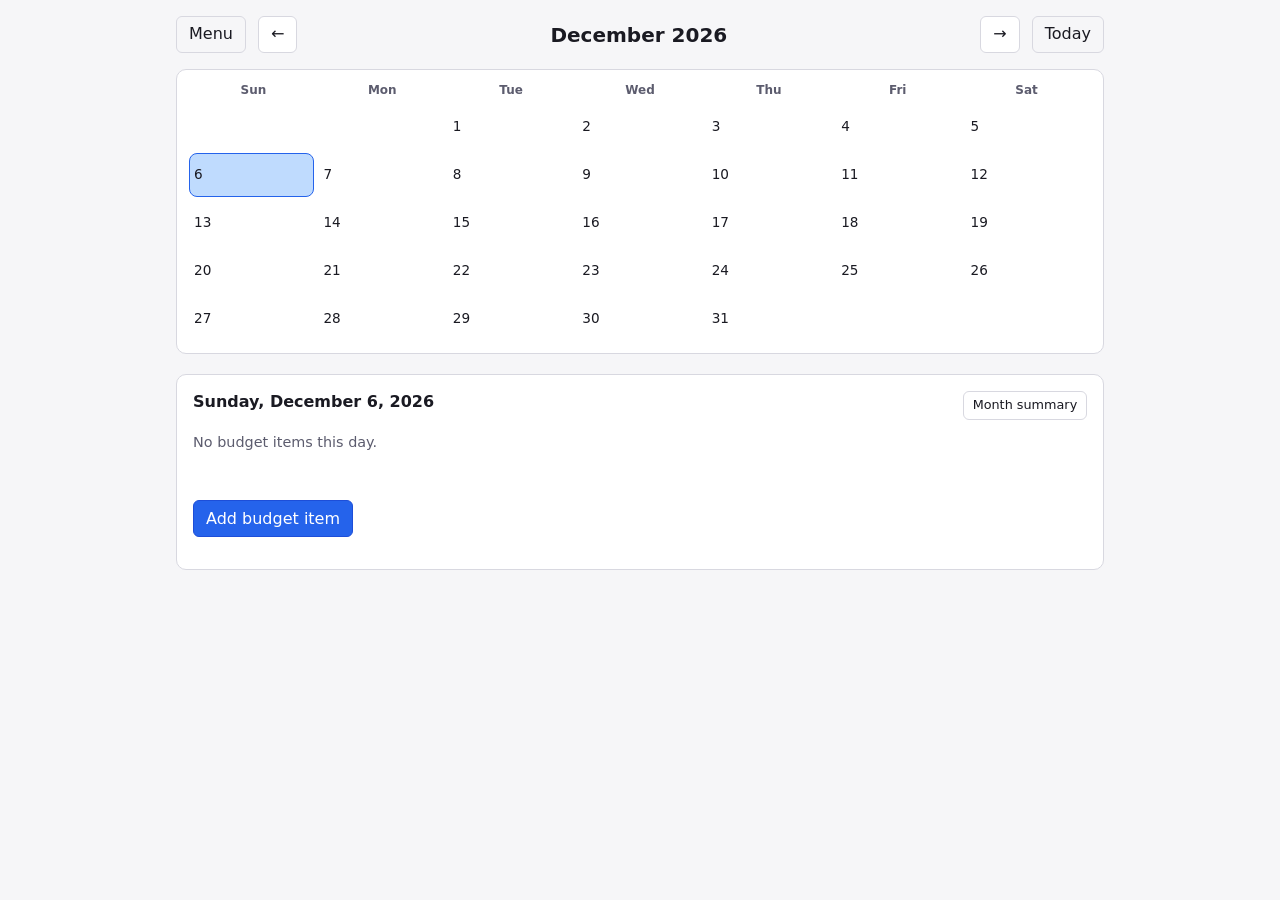
==== commit 1dee6e66: "no custom categories we'll need smooth data aggregation on the backend for situation simulation" ====
--- a/index.html
+++ b/index.html
@@ -149,6 +149,10 @@
               <label class="field">
                 <span>When</span>
                 <input type="datetime-local" id="field-when" required />
+              </label>
+              <label class="field">
+                <span>Category</span>
+                <select id="field-category" name="category"></select>
               </label>
               <label class="field">
                 <span>Description</span>
@@ -185,6 +189,23 @@
                 </div>
                 <span id="amount-hint" class="field-hint">Stored as a signed value: income positive, expenditure negative.</span>
               </div>
+              <div class="field field-recurring" id="field-recurring-wrap">
+                <label class="checkbox-label">
+                  <input type="checkbox" id="field-recurring" />
+                  Repeat monthly
+                </label>
+                <label class="field field-recurring-count" id="field-recurring-count-wrap" hidden>
+                  <span>For how many months total</span>
+                  <input
+                    type="number"
+                    id="field-recurring-months"
+                    min="2"
+                    max="120"
+                    step="1"
+                    value="12"
+                  />
+                </label>
+              </div>
               <p class="form-error" id="form-error" hidden></p>
             </fieldset>
             <div class="form-actions">
@@ -192,6 +213,9 @@
               <button type="button" class="btn btn-secondary" id="btn-cancel">Cancel</button>
               <button type="button" class="btn btn-danger" id="btn-delete" hidden>
                 Delete
+              </button>
+              <button type="button" class="btn btn-danger" id="btn-delete-series" hidden>
+                Delete series
               </button>
             </div>
           </form>
--- a/styles.css
+++ b/styles.css
@@ -68,7 +68,8 @@
 }
 
 .toolbar-month {
-  display: flex;
+  display: grid;
+  grid-template-columns: auto 1fr auto;
   align-items: center;
   gap: 0.35rem;
   flex: 1 1 auto;
@@ -81,11 +82,15 @@
   font-size: clamp(0.88rem, 3.2vw, 1.25rem);
   font-weight: 600;
   min-width: 0;
-  flex: 1 1 auto;
+  width: 100%;
   text-align: center;
   overflow: hidden;
   text-overflow: ellipsis;
   white-space: nowrap;
+}
+
+#btn-next {
+  justify-self: end;
 }
 
 .btn {
@@ -227,20 +232,12 @@
   .month-title {
     min-width: 8rem;
     font-size: 1.25rem;
-    flex: 0 1 auto;
   }
 }
 
 .main {
   display: grid;
   gap: 1.25rem;
-}
-
-@media (min-width: 720px) {
-  .main {
-    grid-template-columns: 1fr minmax(240px, 320px);
-    align-items: start;
-  }
 }
 
 .calendar-section {
@@ -419,18 +416,8 @@
   gap: 0.5rem;
 }
 
-.item-li {
-  display: flex;
-  align-items: stretch;
-  gap: 0.35rem;
+.item-row {
   width: 100%;
-  min-width: 0;
-}
-
-.item-row {
-  flex: 1 1 auto;
-  min-width: 0;
-  width: auto;
   text-align: left;
   padding: 0.5rem 0.65rem;
   border-radius: 8px;
@@ -441,17 +428,6 @@
   cursor: pointer;
 }
 
-.item-copy-next {
-  flex-shrink: 0;
-  align-self: center;
-  max-width: 7.5rem;
-  padding: 0.35rem 0.45rem;
-  font-size: 0.72rem;
-  line-height: 1.25;
-  text-align: center;
-  white-space: normal;
-}
-
 .item-row:hover {
   border-color: var(--accent);
 }
@@ -485,6 +461,14 @@
 .item-desc {
   white-space: pre-wrap;
   word-break: break-word;
+}
+
+.item-recurring-badge {
+  display: inline-block;
+  font-size: 0.7rem;
+  color: var(--muted);
+  margin-left: 0.25rem;
+  vertical-align: middle;
 }
 
 .empty-hint {
@@ -517,7 +501,8 @@
 }
 
 .field input,
-.field textarea {
+.field textarea,
+.field select {
   font: inherit;
   padding: 0.45rem 0.5rem;
   border-radius: 6px;
@@ -529,6 +514,23 @@
 .field textarea {
   resize: vertical;
   min-height: 5rem;
+}
+
+.field-recurring {
+  display: flex;
+  flex-direction: column;
+  gap: 0.35rem;
+}
+
+.checkbox-label {
+  display: flex;
+  align-items: center;
+  gap: 0.4rem;
+  cursor: pointer;
+}
+
+.field-recurring-count input {
+  max-width: 6rem;
 }
 
 .field-label-text {
